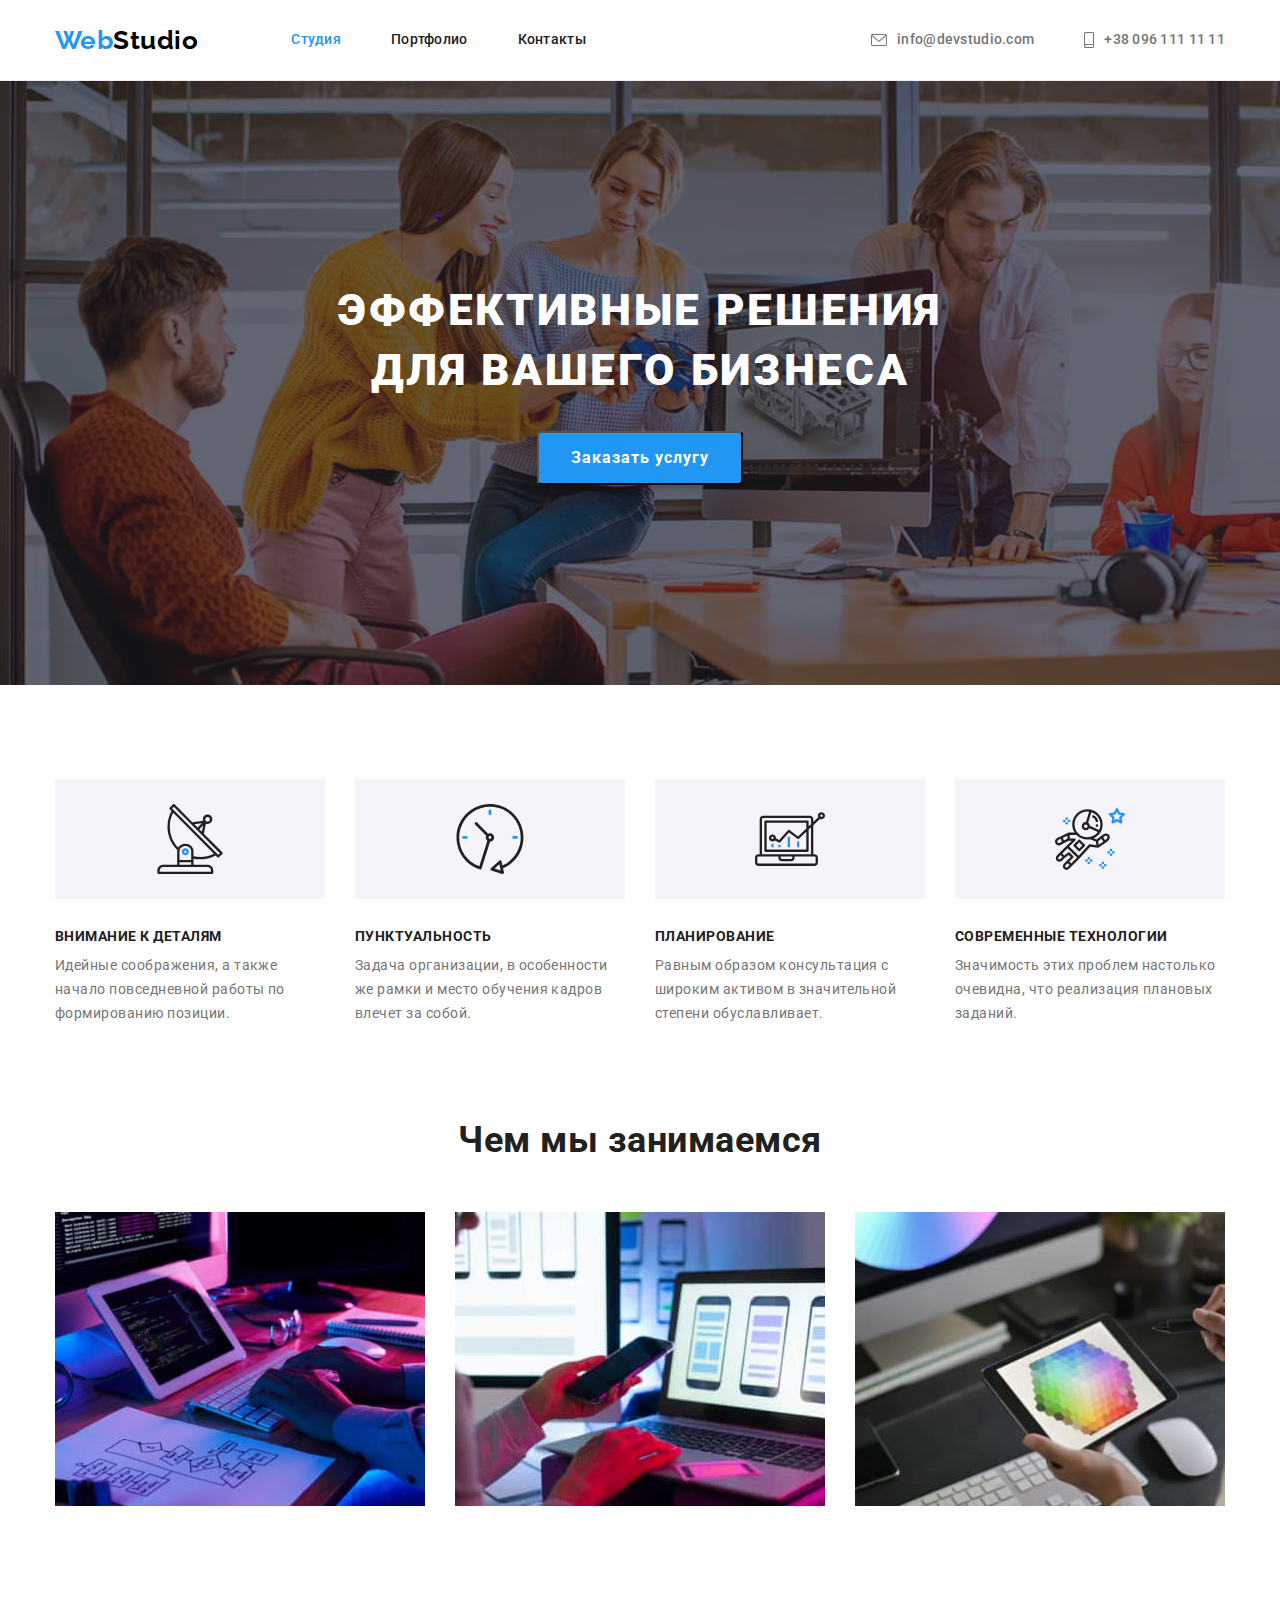
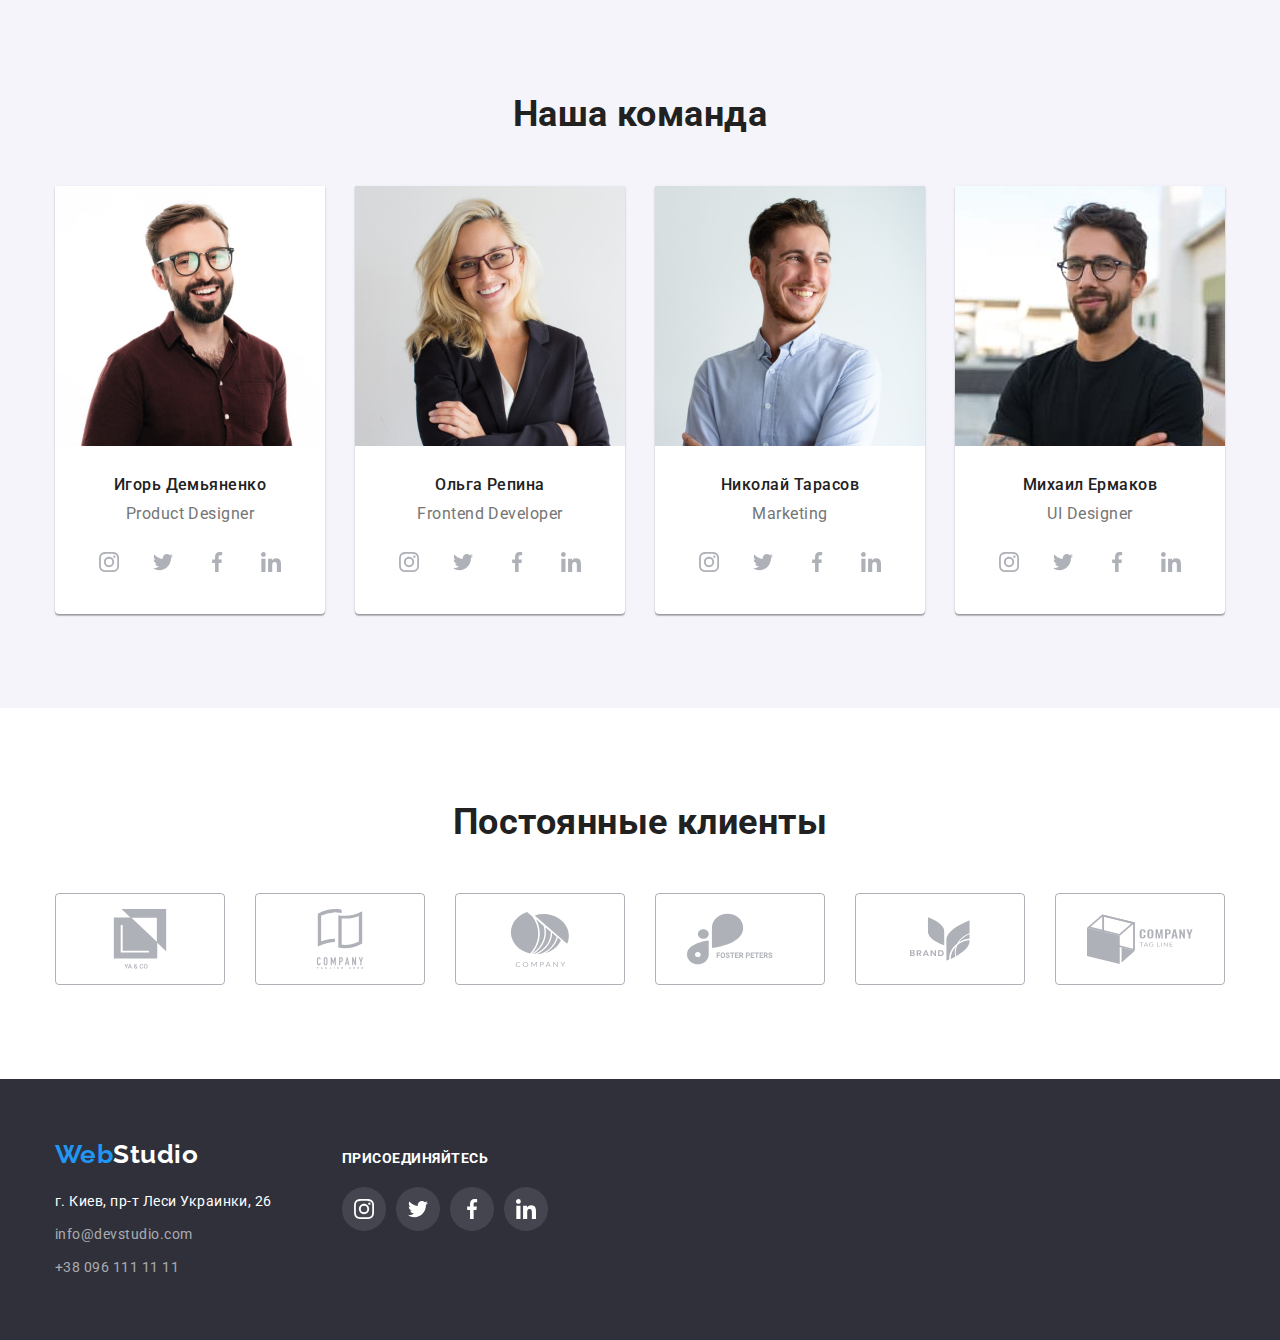
==== index.html @ 59986ac0 "Add files via upload" ====
<!DOCTYPE html>
<html lang="ru">
<head>
    <meta charset="UTF-8">
    <meta http-equiv="X-UA-Compatible" content="IE=edge">
    <meta name="viewport" content="width=device-width, initial-scale=1.0">
    <title>Студия</title>
    <link href="https://fonts.googleapis.com/css2?family=Raleway:wght@700&family=Roboto:wght@400;500;700;900&display=swap"
        rel="stylesheet">
        <link rel="stylesheet" href="https://cdnjs.cloudflare.com/ajax/libs/modern-normalize/1.1.0/modern-normalize.min.css">
         <link rel="stylesheet" href="./css/styles.css">



</head>

<body>
    <!--шапка-->
    <header class="header" >
      <div class="container flexbox">   
        <a href="./index.html" lang="en" class="logo"><span class="logo-first-part">Web</span>Studio</a>
    
        <nav class="navigation">
            <ul class="site-nav ">
                <li class="item" ><a class="site-nav-link current" href="./index.html">Студия</a></li>
                <li class="item" ><a class="site-nav-link" href="./portfolio/portfolio.html">Портфолио</a></li>
                <li class="item" ><a class="site-nav-link" href="">Контакты</a></li>
            </ul>
        </nav>
    
       
            <ul class="auth-nav">
                <li class="item auth-nav-item"><a class="auth-nav-link" href="mailto:info@devstudio.com"><svg class="envelope" width="16" height="12">
                    <use href="./images/icons.svg#icon-envelope"></use>
                </svg> info@devstudio.com</a></li>
                <li class="item auth-nav-item"><a class="auth-nav-link" href="tel:+380961111111"><svg class="smartphone" width="10" height="16">
                    <use href="./images/icons.svg#icon-smartphone"></use>
                </svg> +38 096 111 11 11</a></li>
            </ul>
    </div>
    
    
    </header>
   
    <main>
    <!--1секція-->
<section class="hero">
<div class="container">
<h1 class="hero-title">Эффективные решения для вашего бизнеса</h1>
<button type="button" class="button">Заказать услугу</button>
</div>
</section>

<!--особливості-->
<section class="feature-section section">
    <div class="container">
    <h2 class="section-title visuallyhidden">Особенности</h2>
    <ul class="feature-list">
        <li class="feature-item">
            <div class="feature-thumb">
                <svg width="70" height="70">
                    <use href="./images/icons.svg#icon-antenna"></use>
                </svg>
            </div>
            <h3 class="feature-title">Внимание к деталям</h3>
            <p class="feature-text">Идейные соображения, а также начало повседневной работы по формированию позиции.</p>
        </li>
        <li class="feature-item">
            <div class="feature-thumb">
                <svg width="70" height="70">
                    <use href="./images/icons.svg#icon-clock"></use>
                </svg>
            </div>
            <h3 class="feature-title">Пунктуальность</h3>
            <p class="feature-text">Задача организации, в особенности же рамки и место обучения кадров влечет за собой.</p>
        </li>
        <li class="feature-item">
            <div class="feature-thumb">
                <svg width="70" height="70">
                    <use href="./images/icons.svg#icon-diagram"></use>
                </svg>
            </div>
            <h3 class="feature-title">Планирование</h3>
            <p class="feature-text">Равным образом консультация с широким активом в значительной степени обуславливает.</p>
        </li>
        <li class="feature-item">
            <div class="feature-thumb">
                <svg width="70" height="70">
                    <use href="./images/icons.svg#icon-astronaut"></use>
                </svg>
            </div>
            <h3 class="feature-title">Современные технологии</h3>
            <p class="feature-text">Значимость этих проблем настолько очевидна, что реализация плановых заданий.</p>
        </li>
    </ul>
    </div>
</section>

<!--чим займаємось-->
<section class="section-work section">
    <div class="container">
    <h2 class="section-title">Чем мы занимаемся</h2>
    <ul class="work-list">
        <li class="work-item" ><img width="370"  src="./images/img1.jpg" alt="На столе записка алгоритма,клавиатура и планшет"></li>
        <li class="work-item" ><img width="370" src="./images/img2.jpg" alt="Человек использует сматфон и ноутбук"></li>
        <li class="work-item" ><img width="370" src="./images/img3.jpg" alt="Человек использует планшет на котором размещенна палитра цветов"></li>
    </ul>
    </div>
</section>
<!--наша команда-->
<section class="our-team section">
<div class="container">
    <h2 class="section-title">Наша команда</h2>
    <ul class="team-list">
        <li class="team-item">
            <img width="270" src="./images/team1.jpg" alt="Игорь Демьяненко">
           <div class="team-card">
                <h3 class="teammates-name">Игорь Демьяненко</h3>
                <p lang="en" class="teammates-position">Product Designer</p>
                <ul class="teammates-list">
                    <li class="teammates-item"><a class="teammates-link" href=""><svg class="social-icons" width="20" height="20">
                        <use href="./images/icons.svg#icon-instagram"></use>
                    </svg></a></li>
                    <li class="teammates-item"><a class="teammates-link" href=""><svg class="social-icons" width="20" height="20">
                    <use href="./images/icons.svg#icon-twitter"></use>
                     </svg></a></li>
                    <li class="teammates-item"><a class="teammates-link" href=""><svg class="social-icons" width="20" height="20">
                     <use href="./images/icons.svg#icon-facebook"></use>
                    </svg></a></li>
                    <li class="teammates-item"><a class="teammates-link" href=""><svg class="social-icons" width="20" height="20">
                                <use href="./images/icons.svg#icon-linkedin"></use>
                            </svg></a></li>
                </ul>
           </div> 
        </li>
        <li class="team-item">
           
            <img width="270" src="./images/team2.jpg" alt="Ольга Репина">
            <div class="team-card">
            <h3 class="teammates-name">Ольга Репина</h3>
            <p lang="en" class="teammates-position">Frontend Developer</p>
            <ul class="teammates-list">
                <li class="teammates-item"><a class="teammates-link" href=""><svg class="social-icons" width="20" height="20">
                            <use href="./images/icons.svg#icon-instagram"></use>
                        </svg></a></li>
                <li class="teammates-item"><a class="teammates-link" href=""><svg class="social-icons" width="20" height="20">
                            <use href="./images/icons.svg#icon-twitter"></use>
                        </svg></a></li>
                <li class="teammates-item"><a class="teammates-link" href=""><svg class="social-icons" width="20" height="20">
                            <use href="./images/icons.svg#icon-facebook"></use>
                        </svg></a></li>
                <li class="teammates-item"><a class="teammates-link" href=""><svg class="social-icons" width="20" height="20">
                            <use href="./images/icons.svg#icon-linkedin"></use>
                        </svg></a></li>
            </ul>
            </div>
        </li>
        <li class="team-item">
           
            <img width="270" src="./images/team3.jpg" alt="Николай Тарасов">
            <div class="team-card">
            <h3 class="teammates-name">Николай Тарасов</h3>
            <p lang="en" class="teammates-position"> Marketing</p>
            <ul class="teammates-list">
                <li class="teammates-item"><a class="teammates-link" href=""><svg class="social-icons" width="20" height="20">
                            <use href="./images/icons.svg#icon-instagram"></use>
                        </svg></a></li>
                <li class="teammates-item"><a class="teammates-link" href=""><svg class="social-icons" width="20" height="20">
                            <use href="./images/icons.svg#icon-twitter"></use>
                        </svg></a></li>
                <li class="teammates-item"><a class="teammates-link" href=""><svg class="social-icons" width="20" height="20">
                            <use href="./images/icons.svg#icon-facebook"></use>
                        </svg></a></li>
                <li class="teammates-item"><a class="teammates-link" href=""><svg class="social-icons" width="20" height="20">
                            <use href="./images/icons.svg#icon-linkedin"></use>
                        </svg></a></li>
            </ul>
            </div>
        </li>
        <li class="team-item">
            <img width="270" src="./images/team4.jpg" alt="Михаил Ермаков">
            <div class="team-card">
            <h3 class="teammates-name">Михаил Ермаков</h3>
            <p lang="en" class="teammates-position">UI Designer</p>
            <ul class="teammates-list">
                <li class="teammates-item"><a class="teammates-link" href=""><svg class="social-icons" width="20" height="20">
                            <use href="./images/icons.svg#icon-instagram"></use>
                        </svg></a></li>
                <li class="teammates-item"><a class="teammates-link" href=""><svg class="social-icons" width="20" height="20">
                            <use href="./images/icons.svg#icon-twitter"></use>
                        </svg></a></li>
                <li class="teammates-item"><a class="teammates-link" href=""><svg class="social-icons" width="20" height="20">
                            <use href="./images/icons.svg#icon-facebook"></use>
                        </svg></a></li>
                <li class="teammates-item"><a class="teammates-link" href=""><svg class="social-icons" width="20" height="20">
                            <use href="./images/icons.svg#icon-linkedin"></use>
                        </svg></a></li>
            </ul>
            </div> 
        </li>
    </ul>
</div>
</section>
<!-- our clients -->
<section class="section">
    <div class="container"> 
        <h2 class="section-title">Постоянные клиенты</h2>
    <ul class="clients-list">
        <li class="clients-item"> <a href="" class="clients-link"> 
        <svg class="clients-icon" width="106" height="60">
            <use href="./images/icons.svg#icon-client1"></use>
        </svg> </a></li>
        <li class="clients-item"> <a href="" class="clients-link">
             <svg class="clients-icon" width="106" height="60">
            <use href="./images/icons.svg#icon-client2"></use>
        </svg>
        </a></li>
        <li class="clients-item"> <a href="" class="clients-link">
             <svg class="clients-icon" width="106" height="60">
            <use href="./images/icons.svg#icon-client3"></use>
        </svg>
        </a></li>
        <li class="clients-item"> <a href="" class="clients-link">
             <svg class="clients-icon" width="106" height="60">
            <use href="./images/icons.svg#icon-client4"></use>
        </svg>
        </a></li>
        <li class="clients-item"> <a href="" class="clients-link">
             <svg class="clients-icon" width="106" height="60">
            <use href="./images/icons.svg#icon-client5"></use>
        </svg>
        </a></li>
        <li class="clients-item"> <a href="" class="clients-link">
             <svg class="clients-icon" width="106" height="60">
            <use href="./images/icons.svg#icon-client6"></use>
        </svg>
        </a></li>
    </ul>
</div>

</section>
</main>
<!--футер-->
<footer class="footer">
<div class="container footer-container">
    <div>
        <a href="./index.html" lang="en" class="logo "><span class="logo-first-part">Web</span><span
                class="logo-second-part">Studio</span></a>
        <address class="footer-address">
            <ul class="feature">
                <li class="address-item"><a class="address-link" href="https://goo.gl/maps/8gZ2Wu5cqemFH6tR6" target="_blank"
                        rel="noopener noreferrer">г. Киев, пр-т Леси Украинки, 26</a></li>
                <li class="address-item"><a class="address-nav" href="mailto:info@devstudio.com">info@devstudio.com</a></li>
                <li class="address-item"><a class="address-nav" href="tel:+380961111111">+38 096 111 11 11</a></li>
            </ul>
        </address>
    </div>
    <div class="join-us">
        <p class="join-us-title">Присоединяйтесь</p>
        <ul class="join-us-list">
            <li class="join-us-item"><a class="join-us-link" href="">
                <svg class="footer-icon" width="20" height="20px">
                    <use href="./images/icons.svg#icon-instagram"></use>
                </svg>
            </a></li>
            <li class="join-us-item"><a class="join-us-link" href="">
                <svg class="footer-icon" width="20" height="20px">
                    <use href="./images/icons.svg#icon-twitter"></use>
                </svg>
            </a></li>
            <li class="join-us-item"><a class="join-us-link" href="">
                <svg class="footer-icon" width="20" height="20px">
                    <use href="./images/icons.svg#icon-facebook"></use>
                </svg>
            </a></li>
            <li class="join-us-item"><a class="join-us-link" href="">
                <svg class="footer-icon" width="20" height="20px">
                    <use href="./images/icons.svg#icon-linkedin"></use>
                </svg>
            </a></li>
        </ul>
    </div>

</div>
</footer>

</body>
</html>
---- css/styles.css ----
*,
*::before,
*::after {
  box-sizing: border-box;
}

:root {
  --primary-background-color: #fff;
  --secondary-background-color: #f5f4fa;
  --footer-background-color: #2f303a;
  --primary-text-color: #757575;
  --secondary-text-color: #212121;
  --hover-color: #2196f3;
}

body {
  background-color: var(--primary-background-color);
  font-family: Roboto, sans-serif;
  letter-spacing: 0.03em;
  color: var(--primary-text-color);
}

ul {
  list-style: none;
  padding: 0;
  margin: 0;
}

h1,
h2,
h3,
p {
  margin: 0;
  padding: 0%;
}

a {
  text-decoration: none;
}

img {
  display: block;
  max-width: 100%;
  height: auto;
}

.visuallyhidden {
  border: 0;
  clip: rect(0 0 0 0);
  height: 1px;
  margin: -1px;
  overflow: hidden;
  padding: 0;
  position: absolute;
  width: 1px;
}

.flexbox {
  display: flex;
  align-items: center;
}

/* хедер */

.header {
  border-bottom: 1px solid #ececec;
}

/* logo */
.logo {
  font-family: Raleway, sans-serif;
  color: #000000;
  font-weight: 700;
  font-size: 26px;
  line-height: 1.19;
  /* display: inline-block; */
}

.logo-item {
  margin-right: 93px;
}

.logo-first-part {
  color: #2196f3;
}
/*site nav */

.navigation {
  margin-left: 93px;
}

.site-nav {
  display: flex;
}

.site-nav > .item:not(:last-child) {
  margin-right: 50px;
}

.site-nav-link {
  color: var(--secondary-text-color);
  font-weight: 500;
  font-size: 14px;
  line-height: 1.14;
  letter-spacing: 0.02em;
  padding-top: 32px;
  padding-bottom: 32px;
  display: block;
}
.site-nav-link:hover,
.site-nav-link:focus {
  color: var(--hover-color);
}

/* AUTH NAV */

.auth-nav {
  display: flex;
  margin-left: auto;
}

.auth-nav-link:hover,
.auth-nav-link:focus {
  color: var(--hover-color);
}

.auth-nav-link {
  align-items: center;
  color: #757575;
  font-size: 14px;
  line-height: 1.14;
  font-weight: 500;
  letter-spacing: 0.02em;
  display: flex;
}

.auth-nav > .item:not(:first-child) {
  margin-left: 50px;
}
.current {
  color: var(--hover-color);
}

.auth-nav-item {
  color: #757575;
}

.envelope,
.smartphone {
  margin-right: 10px;
  fill: currentColor;
}
.container {
  width: 1200px;
  padding: 0 15px;
  margin: 0 auto;
}

/* main */

/* HERO */

.hero {
  background-color: #2f303a;
  text-align: center;
  padding-top: 200px;
  padding-bottom: 200px;
  background-image: linear-gradient(
      rgba(47, 48, 58, 0.4),
      rgba(47, 48, 58, 0.4)
    ),
    url(../images/hero_bg.jpg);
  background-repeat: no-repeat;
  background-size: cover;
  max-width: 1600px;
  margin-right: auto;
  margin-left: auto;
}

.hero-title {
  font-weight: 900;
  font-size: 44px;
  line-height: 1.36;
  letter-spacing: 0.06em;
  color: #ffffff;
  margin-bottom: 30px;
  text-align: center;
  width: 696px;
  text-transform: uppercase;
  margin-right: auto;
  margin-left: auto;
}

.button {
  display: inline-block;
  font-family: inherit;
  font-weight: 700;
  font-size: 16px;
  line-height: 1.87;
  letter-spacing: 0.06em;

  color: #ffffff;
  background-color: #2196f3;
  box-shadow: 0px 4px 4px rgba(0, 0, 0, 0.15);
  min-width: 200px;
  padding: 10px 32px;
  border-radius: 4px;
}

/* feature */

.feature-list {
  display: flex;
  align-items: center;
}

.section {
  padding-top: 94px;
  padding-bottom: 94px;
}

.feature-item:not(:first-child) {
  margin-left: 30px;
}

.feature-title {
  color: var(--secondary-text-color);
  font-weight: 700;
  font-size: 14px;
  line-height: 1.14;
  margin-bottom: 10px;
  text-transform: uppercase;
}

.feature-text {
  font-size: 14px;
  line-height: 1.71;
}

.feature-thumb {
  background-color: #f5f4fa;
  width: 270px;
  height: 120px;
  margin-bottom: 30px;
  display: flex;
  align-items: center;
  justify-content: center;
}

/* WORK */

.work-list {
  display: flex;
  align-items: center;
}

.work-item:not(:first-child) {
  margin-left: 30px;
}

.section-title {
  font-weight: 700;
  font-size: 36px;
  line-height: 1.16;
  text-align: center;
  color: var(--secondary-text-color);
  margin-bottom: 50px;
}

.section-work.section {
  padding-top: 0;
}

/* OUR TEAM */

.team-list {
  display: flex;
  align-items: center;
}

.team-item {
  background-color: var(--primary-background-color);
  text-align: center;
  box-shadow: 0px 1px 3px rgba(0, 0, 0, 0.12), 0px 1px 1px rgba(0, 0, 0, 0.14),
    0px 2px 1px rgba(0, 0, 0, 0.2);
  border-radius: 0px 0px 4px 4px;
}

.team-item:not(:first-child) {
  margin-left: 30px;
}

.teammates-name {
  font-weight: 500;
  font-size: 16px;
  line-height: 1.18;
  color: var(--secondary-text-color);

  margin-bottom: 10px;
}

.our-team {
  background-color: var(--secondary-background-color);
}

.teammates-position {
  font-size: 16px;
  line-height: 1.18;
  margin-bottom: 16px;
}

.team-card {
  padding-top: 30px;
  padding-bottom: 30px;
}

.teammates-list {
  display: flex;
  justify-content: center;
}

.teammates-item {
  width: 44px;
  height: 44px;
}

.teammates-item + .teammates-item {
  margin-left: 10px;
}

.teammates-link {
  height: 100%;
  width: 100%;
  display: flex;
  align-items: center;
  justify-content: center;
  color: #afb1b8;
}

.teammates-link:focus,
.teammates-link:hover {
  color: #ffffff;
  background-color: #2196f3;
  border-radius: 50%;
  filter: drop-shadow(0px 4px 4px rgba(0, 0, 0, 0.25))
    drop-shadow(0px 4px 4px rgba(0, 0, 0, 0.25));
}

.social-icons {
  fill: currentColor;
}

/* CLIENTS */
.clients-list {
  display: flex;
}

.clients-item {
  width: 170px;
  height: 92px;
}

.clients-item + .clients-item {
  margin-left: 30px;
}

.clients-link:hover,
.clients-link:focus {
  color: var(--hover-color);
  border-color: var(--hover-color);
}

.clients-link {
  width: 100%;
  height: 100%;
  align-items: center;
  justify-content: center;
  display: flex;
  color: #afb1b8;
  border: 1px solid #afb1b8;
  border-radius: 4px;
}

.clients-icon {
  fill: currentColor;
}

/* footer */

.footer-container {
  display: flex;
  align-items: baseline;
}

.footer {
  background-color: #2f303a;
  padding-top: 60px;
  padding-bottom: 60px;
}

.logo-second-part {
  color: white;
}

.footer-address {
  margin-top: 20px;
}

.address-link {
  font-style: normal;
  font-size: 14px;
  line-height: 1.71;
  color: #ffffff;
}
.address-link:focus,
.address-link:hover {
  color: var(--hover-color);
}

.address-nav {
  font-style: normal;
  font-size: 14px;
  line-height: 1.71;
  color: rgba(255, 255, 255, 0.6);
}

.address-nav:focus,
.address-nav:hover {
  color: var(--hover-color);
}

.address-item:not(:last-child) {
  margin-bottom: 9px;
}

/* JOIN US */

.join-us {
  margin-left: 70px;
}

.join-us-list {
  display: flex;
}

.join-us-item {
  width: 44px;
  height: 44px;
  display: flex;
}

.join-us-item + .join-us-item {
  margin-left: 10px;
}

.join-us-link {
  width: 100%;
  height: 100%;
  border-radius: 50%;
  background: rgba(255, 255, 255, 0.1);
  display: flex;
  align-items: center;
  justify-content: center;
}

.join-us-link:hover,
.join-us-link:focus {
  background-color: var(--hover-color);
}

.join-us-title {
  color: #ffffff;
  font-weight: bold;
  font-size: 14px;
  line-height: 1.14;
  text-transform: uppercase;
  margin-bottom: 20px;
}

.footer-icon {
  fill: #ffffff;
}

/* portfolio */

.portfolio-list {
  display: flex;
  align-items: center;
  justify-content: center;
  margin-bottom: 50px;
}

.portfolio-button {
  display: inline-block;
  font-family: inherit;
  cursor: pointer;
  font-weight: 500;
  font-size: 16px;
  line-height: 1.62;
  color: var(--secondary-text-color);
  background: #f5f4fa;
  padding: 6px 22px;
  border-radius: 4px;
  border: transparent;
}

.portfolio-button:focus,
.portfolio-button:hover {
  background: #2196f3;
  color: #ffffff;
  box-shadow: 0px 3px 1px rgba(0, 0, 0, 0.1), 0px 1px 2px rgba(0, 0, 0, 0.08),
    0px 2px 2px rgba(0, 0, 0, 0.12);
}

.button-item:not(:first-child) {
  margin-left: 8px;
}

.project-name {
  color: var(--secondary-text-color);
  font-weight: 700;
  font-size: 18px;
  line-height: 2;
  letter-spacing: 0.06em;
  margin-bottom: 4px;
}

.project-description {
  font-size: 16px;
  line-height: 1.87;
  color: var(--primary-text-color);
}

.gallery {
  display: flex;
  flex-wrap: wrap;
  /* margin-right: -30px;
  margin-bottom: -30px; */
}

.gallery-item {
  margin-right: 30px;
  margin-bottom: 30px;
  max-width: 370px;
}

.gallery-item:nth-child(3n + 3) {
  margin-right: 0;
}

.gallery-item:nth-last-child(-n + 3) {
  margin-bottom: 0;
}

.description-item {
  padding: 20px 24px;
  border: 1px solid #eeeeee;
  border-top: transparent;
}

.portfolio-link {
  display: block;
}

.portfolio-link:hover,
.portfolio-link:focus {
  box-shadow: 0px 1px 1px rgba(0, 0, 0, 0.12), 0px 4px 4px rgba(0, 0, 0, 0.06),
    1px 4px 6px rgba(0, 0, 0, 0.16);
}
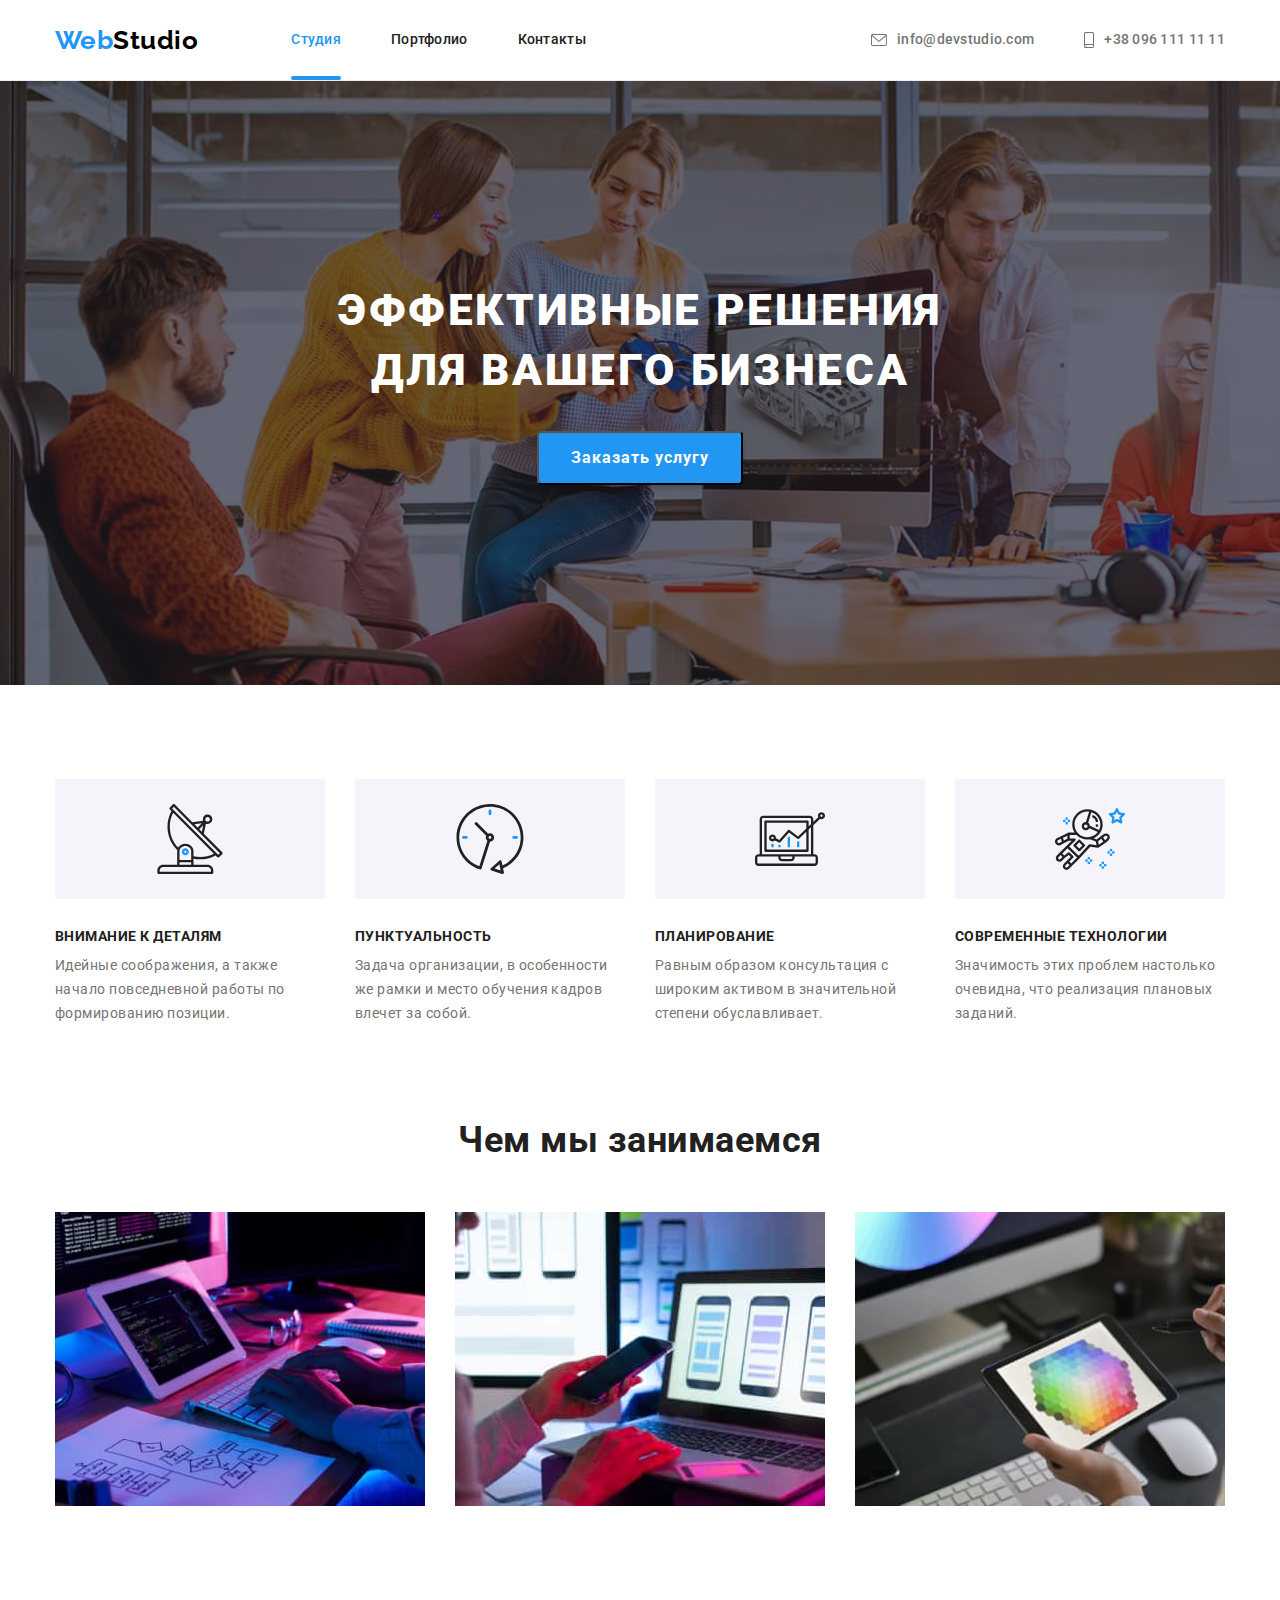
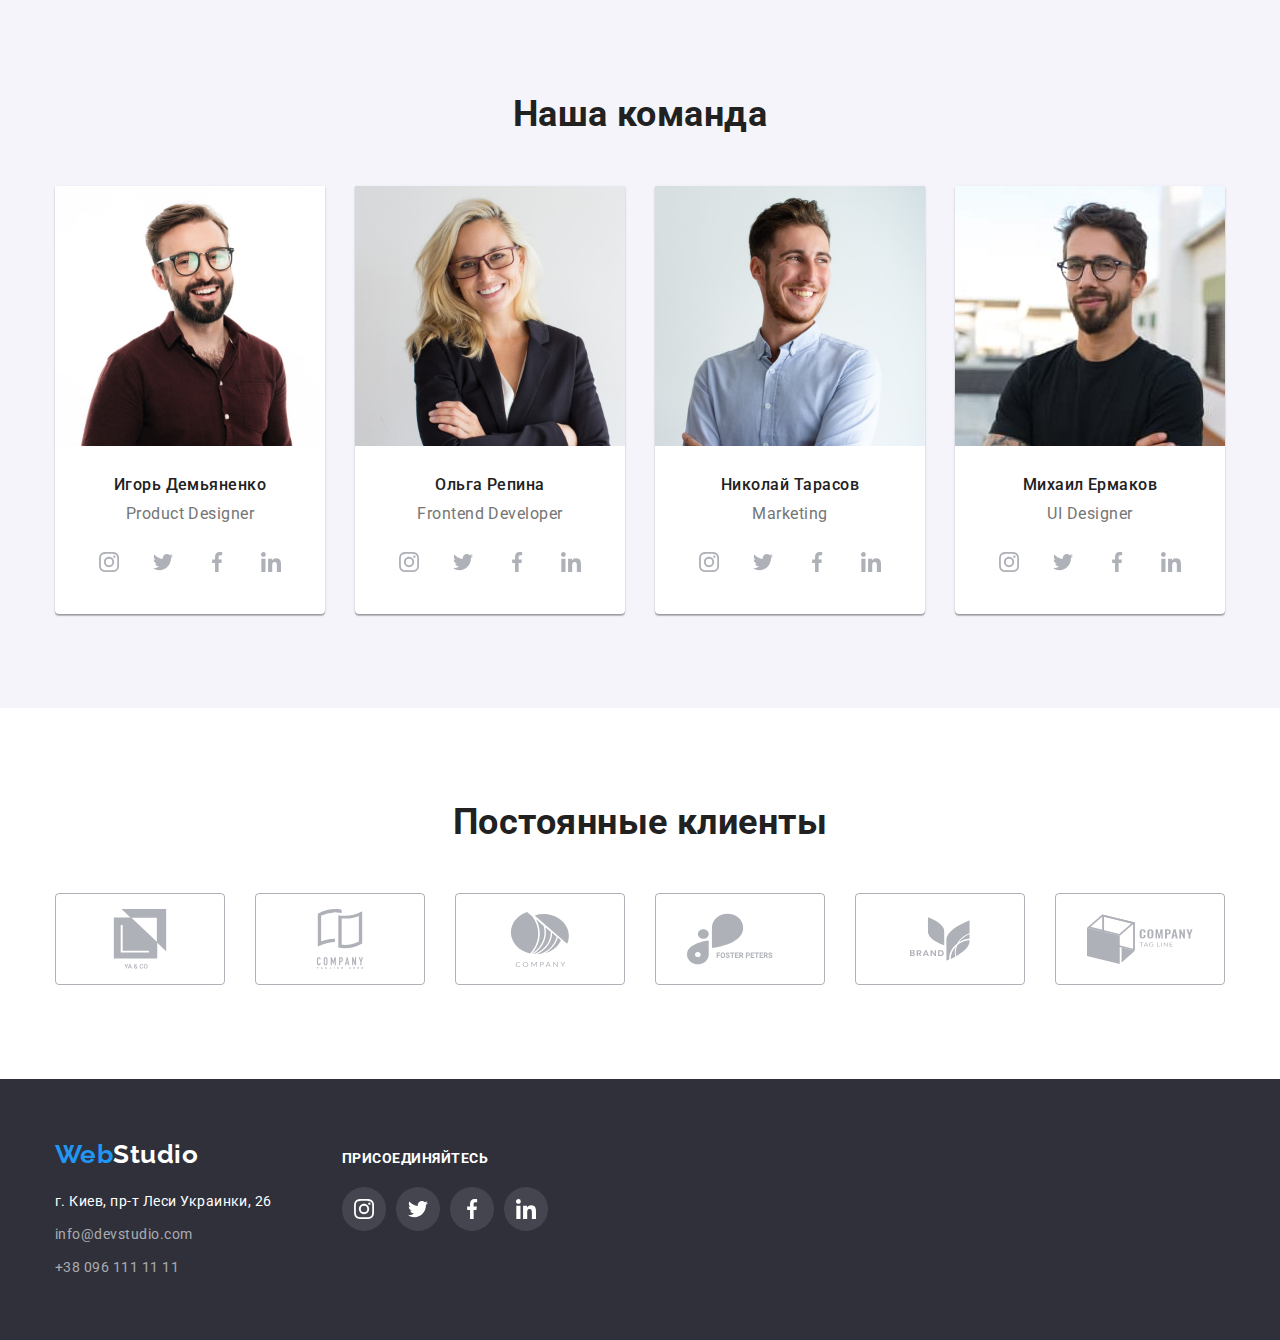
==== commit 8b04158a: "final" ====
--- a/index.html
+++ b/index.html
@@ -22,7 +22,7 @@
     
         <nav class="navigation">
             <ul class="site-nav ">
-                <li class="item" ><a class="site-nav-link current" href="./index.html">Студия</a></li>
+                <li class="item" ><a class="site-nav-link header-current" href="./index.html">Студия</a></li>
                 <li class="item" ><a class="site-nav-link" href="./portfolio/portfolio.html">Портфолио</a></li>
                 <li class="item" ><a class="site-nav-link" href="">Контакты</a></li>
             </ul>
@@ -47,7 +47,7 @@
 <section class="hero">
 <div class="container">
 <h1 class="hero-title">Эффективные решения для вашего бизнеса</h1>
-<button type="button" class="button">Заказать услугу</button>
+<button type="button" class="button" data-modal-open >Заказать услугу</button>
 </div>
 </section>
 
@@ -101,12 +101,19 @@
     <div class="container">
     <h2 class="section-title">Чем мы занимаемся</h2>
     <ul class="work-list">
-        <li class="work-item" ><img width="370"  src="./images/img1.jpg" alt="На столе записка алгоритма,клавиатура и планшет"></li>
-        <li class="work-item" ><img width="370" src="./images/img2.jpg" alt="Человек использует сматфон и ноутбук"></li>
-        <li class="work-item" ><img width="370" src="./images/img3.jpg" alt="Человек использует планшет на котором размещенна палитра цветов"></li>
+        <li class="work-item" ><img width="370"  src="./images/img1.jpg" alt="На столе записка алгоритма,клавиатура и планшет">
+        <p class="work-label">Десктопные приложения</p>
+        </li>
+        <li class="work-item" ><img width="370" src="./images/img2.jpg" alt="Человек использует сматфон и ноутбук">
+        <p class="work-label">Мобильные приложения</p>
+        </li>
+        <li class="work-item" ><img width="370" src="./images/img3.jpg" alt="Человек использует планшет на котором размещенна палитра цветов">
+        <p class="work-label">Дизайнерские решения</p>
+        </li>
     </ul>
     </div>
 </section>
+
 <!--наша команда-->
 <section class="our-team section">
 <div class="container">
@@ -284,5 +291,15 @@
 </div>
 </footer>
 
+<div class="backdrop is-hidden"  data-modal>
+    <div class="modal">
+       <button type="button" class="close-button" data-modal-close>
+            <svg class="modal-close" width="18" height="18">
+                <use href="./images/icons.svg#icon-close"></use>
+            </svg>
+       </button>
+    </div>
+</div>
+<script src="./js/modal.js"></script>
 </body>
 </html>--- a/css/styles.css
+++ b/css/styles.css
@@ -106,22 +106,36 @@
   padding-top: 32px;
   padding-bottom: 32px;
   display: block;
+
+  transition: color 250ms cubic-bezier(0.4, 0, 0.2, 1);
 }
 .site-nav-link:hover,
 .site-nav-link:focus {
   color: var(--hover-color);
 }
 
+.header-current {
+  color: var(--hover-color);
+  position: relative;
+}
+
+.header-current::after {
+  position: absolute;
+  left: 0;
+  bottom: 0;
+  content: "";
+  height: 4px;
+  width: 100%;
+  display: block;
+  background-color: var(--hover-color);
+  border-radius: 2px;
+}
+
 /* AUTH NAV */
 
 .auth-nav {
   display: flex;
   margin-left: auto;
-}
-
-.auth-nav-link:hover,
-.auth-nav-link:focus {
-  color: var(--hover-color);
 }
 
 .auth-nav-link {
@@ -132,13 +146,16 @@
   font-weight: 500;
   letter-spacing: 0.02em;
   display: flex;
+  transition: color 250ms cubic-bezier(0.4, 0, 0.2, 1);
+}
+
+.auth-nav-link:hover,
+.auth-nav-link:focus {
+  color: var(--hover-color);
 }
 
 .auth-nav > .item:not(:first-child) {
   margin-left: 50px;
-}
-.current {
-  color: var(--hover-color);
 }
 
 .auth-nav-item {
@@ -252,6 +269,7 @@
 .work-list {
   display: flex;
   align-items: center;
+  position: relative;
 }
 
 .work-item:not(:first-child) {
@@ -271,6 +289,28 @@
   padding-top: 0;
 }
 
+.work-item:hover > .work-label {
+  opacity: 1;
+}
+
+.work-label {
+  width: 370px;
+  height: 70px;
+  font-weight: 700;
+  font-size: 14px;
+  line-height: 1.14;
+  background: rgba(47, 48, 58, 0.8);
+  color: #ffffff;
+  text-transform: uppercase;
+  text-align: center;
+  padding-top: 27px;
+  padding-bottom: 27px;
+  position: absolute;
+  bottom: 0;
+  opacity: 0;
+  transition: opacity 250ms cubic-bezier(0.4, 0, 0.2, 1);
+}
+
 /* OUR TEAM */
 
 .team-list {
@@ -335,6 +375,10 @@
   align-items: center;
   justify-content: center;
   color: #afb1b8;
+  transition: color 250ms cubic-bezier(0.4, 0, 0.2, 1),
+    background-color 250ms cubic-bezier(0.4, 0, 0.2, 1),
+    filter 250ms cubic-bezier(0.4, 0, 0.2, 1);
+  border-radius: 50%;
 }
 
 .teammates-link:focus,
@@ -379,6 +423,8 @@
   color: #afb1b8;
   border: 1px solid #afb1b8;
   border-radius: 4px;
+  transition: color 250ms cubic-bezier(0.4, 0, 0.2, 1),
+    border-color 250ms cubic-bezier(0.4, 0, 0.2, 1);
 }
 
 .clients-icon {
@@ -411,6 +457,7 @@
   font-size: 14px;
   line-height: 1.71;
   color: #ffffff;
+  transition: color 250ms cubic-bezier(0.4, 0, 0.2, 1);
 }
 .address-link:focus,
 .address-link:hover {
@@ -422,6 +469,7 @@
   font-size: 14px;
   line-height: 1.71;
   color: rgba(255, 255, 255, 0.6);
+  transition: color 250ms cubic-bezier(0.4, 0, 0.2, 1);
 }
 
 .address-nav:focus,
@@ -461,6 +509,7 @@
   display: flex;
   align-items: center;
   justify-content: center;
+  transition: background-color 250ms cubic-bezier(0.4, 0, 0.2, 1);
 }
 
 .join-us-link:hover,
@@ -502,6 +551,9 @@
   padding: 6px 22px;
   border-radius: 4px;
   border: transparent;
+  transition: color 250ms cubic-bezier(0.4, 0, 0.2, 1),
+    background 250ms cubic-bezier(0.4, 0, 0.2, 1),
+    box-shadow 250ms cubic-bezier(0.4, 0, 0.2, 1);
 }
 
 .portfolio-button:focus,
@@ -560,6 +612,7 @@
 
 .portfolio-link {
   display: block;
+  transition: box-shadow 250ms cubic-bezier(0.4, 0, 0.2, 1);
 }
 
 .portfolio-link:hover,
@@ -567,3 +620,94 @@
   box-shadow: 0px 1px 1px rgba(0, 0, 0, 0.12), 0px 4px 4px rgba(0, 0, 0, 0.06),
     1px 4px 6px rgba(0, 0, 0, 0.16);
 }
+
+/* overlay */
+
+.overlay-wrap {
+  position: relative;
+  overflow: hidden;
+}
+
+.overlay-description {
+  height: 100%;
+  width: 100%;
+  position: absolute;
+  font-size: 18px;
+  line-height: 1.55;
+  color: #fff;
+  background-color: rgba(33, 150, 243, 0.9);
+  padding: 63px 24px;
+  transition: transform 250ms cubic-bezier(0.4, 0, 0.2, 1);
+}
+
+.portfolio-link:hover .overlay-description {
+  transform: translateY(-100%);
+}
+
+/* MODAL */
+
+.backdrop {
+  position: fixed;
+  top: 0;
+  left: 0;
+  width: 100vw;
+  height: 100vh;
+  background: rgba(0, 0, 0, 0.2);
+  transition: visibility 250ms cubic-bezier(0.4, 0, 0.2, 1),
+  opacity 250ms cubic-bezier(0.4, 0, 0.2, 1);
+}
+
+.modal {
+  position: absolute;
+  top: 50%;
+  left: 50%;
+  transform: scale(1) rotate(0) translate(-50%, -50%);
+  width: 528px;
+  height: 581px;
+  background: #ffffff;
+  box-shadow: 0px 1px 3px rgba(0, 0, 0, 0.12), 0px 1px 1px rgba(0, 0, 0, 0.14),
+    0px 2px 1px rgba(0, 0, 0, 0.2);
+  border-radius: 4px;
+  animation-name: backgroundmodal;
+  animation-duration: 3000ms;
+  transition: transform 250ms cubic-bezier(0.4, 0, 0.2, 1);
+}
+
+.backdrop.is-hidden .modal {
+  animation: none;
+  transform: rotate(90deg) scale(2);
+}
+
+.close-button {
+  position: absolute;
+  top: 8px;
+  right: 8px;
+  width: 30px;
+  height: 30px;
+  background-color: transparent;
+  border: 1px solid rgba(0, 0, 0, 0.1);
+  border-radius: 50%;
+  display: flex;
+  align-items: center;
+  justify-content: center;
+}
+
+.is-hidden {
+  visibility: hidden;
+  opacity: 0;
+  pointer-events: none;
+}
+
+@keyframes backgroundmodal {
+  0% {
+    background-color: #fff;
+  }
+
+  50% {
+    background-color: #2196f3;
+  }
+
+  100% {
+    background-color: greenyellow;
+  }
+}
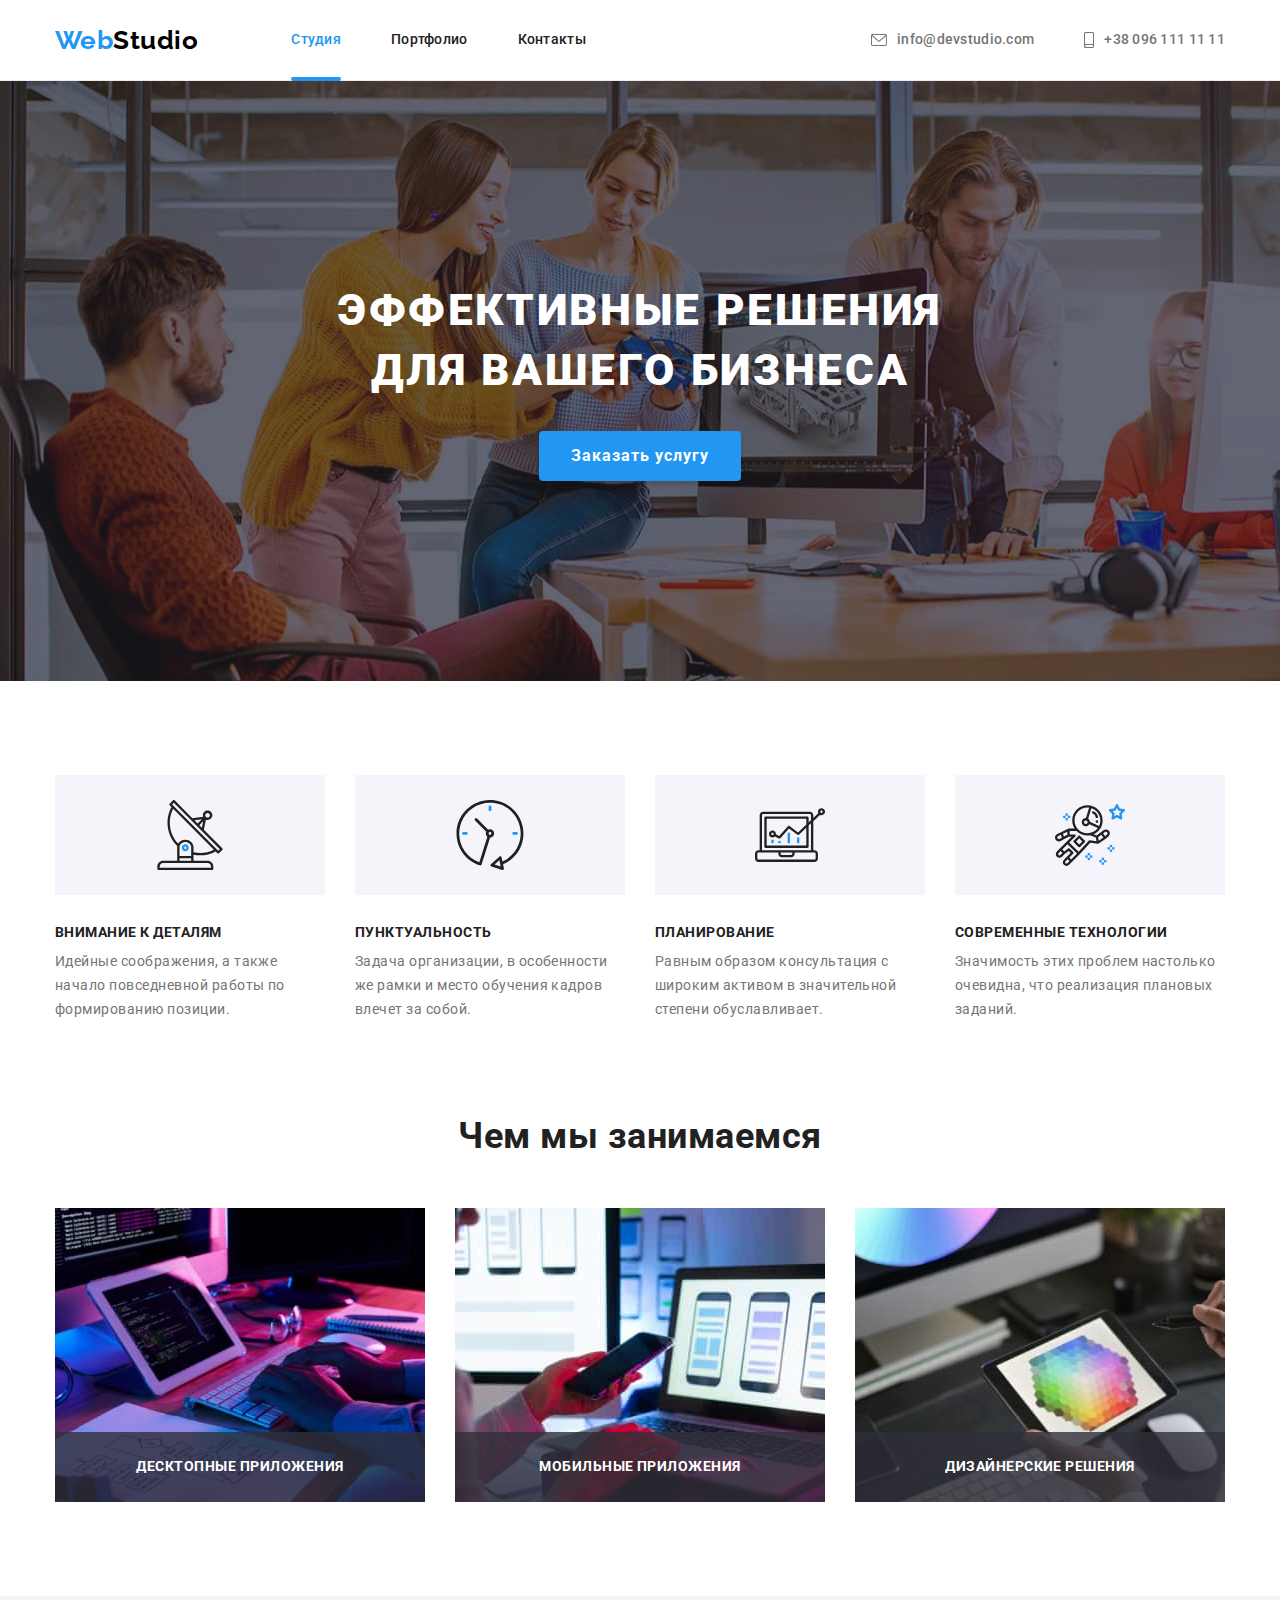
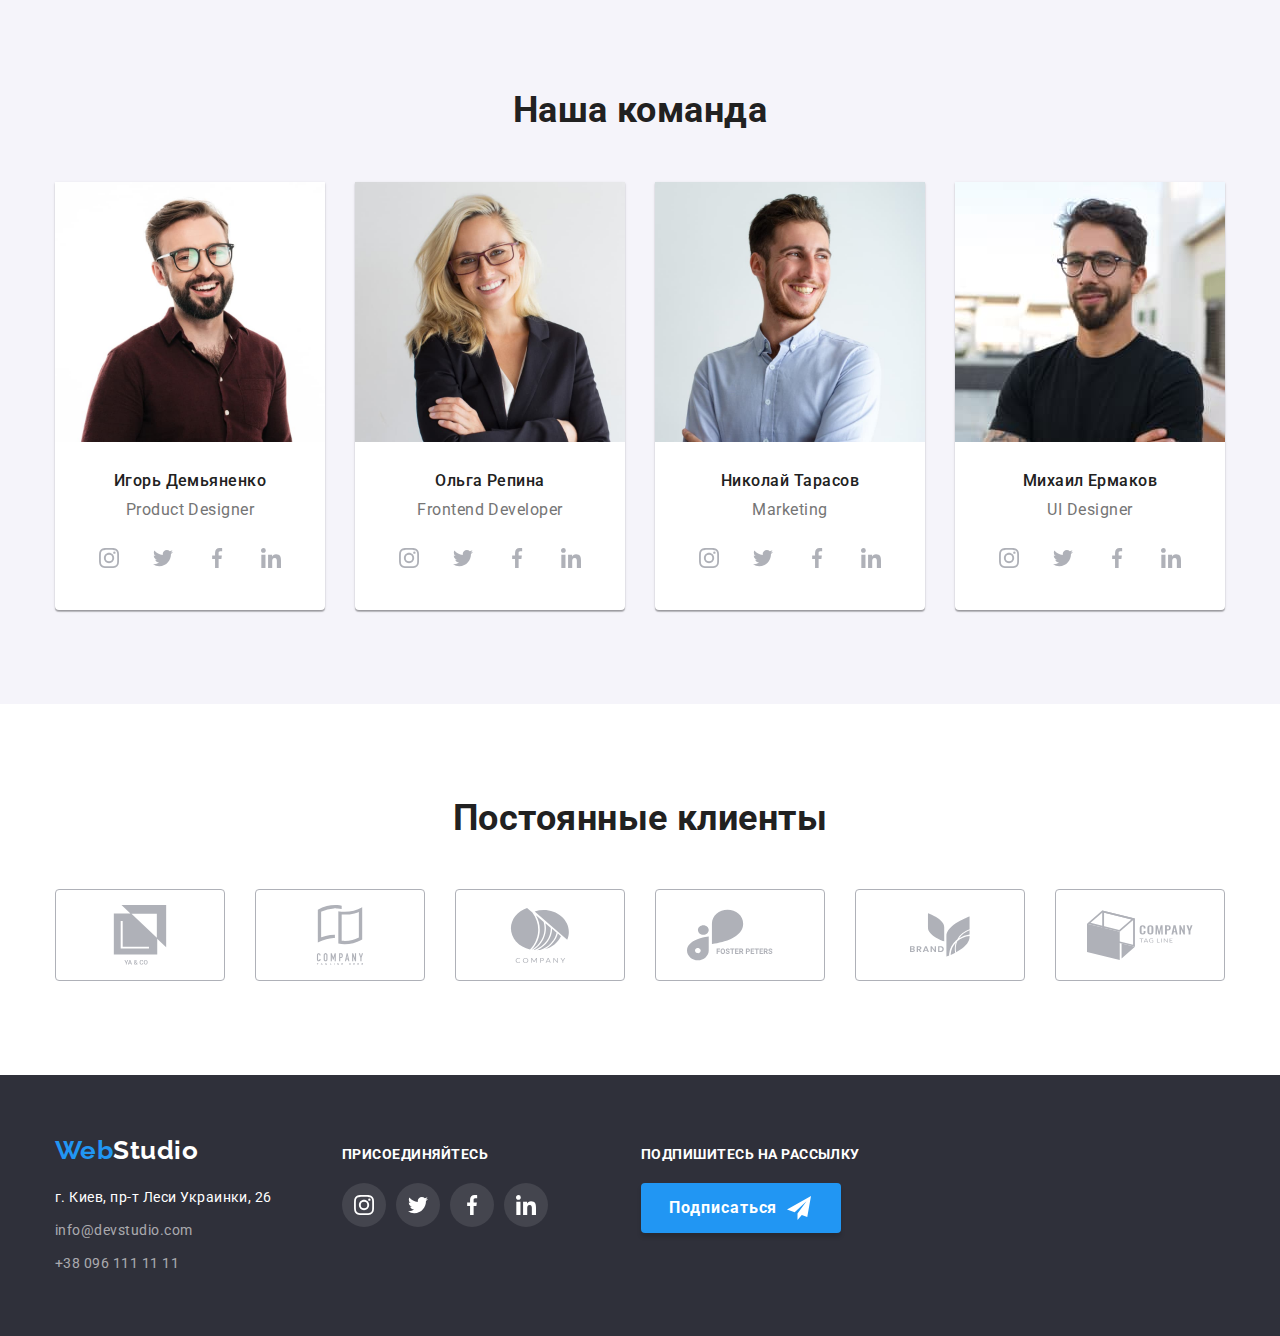
==== commit 9929ec57: "final module edit" ====
--- a/index.html
+++ b/index.html
@@ -47,7 +47,7 @@
 <section class="hero">
 <div class="container">
 <h1 class="hero-title">Эффективные решения для вашего бизнеса</h1>
-<button type="button" class="button" data-modal-open >Заказать услугу</button>
+<button type="button" class="button hero-button" data-modal-open >Заказать услугу</button>
 </div>
 </section>
 
@@ -288,6 +288,15 @@
         </ul>
     </div>
 
+    <div class="subscribe">
+        <p class="subscribe-title">Подпишитесь на рассылку</p>
+        <button type="button" class="subscribe-button">Подписаться
+            <svg class="subscribe-icon" width="24" height="24">
+                <use href="./images/icons.svg#icon-letter"></use>
+            </svg>
+        </button>
+    </div>
+
 </div>
 </footer>
 
--- a/css/styles.css
+++ b/css/styles.css
@@ -122,7 +122,7 @@
 .header-current::after {
   position: absolute;
   left: 0;
-  bottom: 0;
+  bottom: -1px;
   content: "";
   height: 4px;
   width: 100%;
@@ -222,6 +222,8 @@
   min-width: 200px;
   padding: 10px 32px;
   border-radius: 4px;
+  border: transparent;
+  cursor: pointer;
 }
 
 /* feature */
@@ -289,11 +291,8 @@
   padding-top: 0;
 }
 
-.work-item:hover > .work-label {
-  opacity: 1;
-}
-
 .work-label {
+  display: flex;
   width: 370px;
   height: 70px;
   font-weight: 700;
@@ -303,12 +302,10 @@
   color: #ffffff;
   text-transform: uppercase;
   text-align: center;
-  padding-top: 27px;
-  padding-bottom: 27px;
+  align-items: center;
+  justify-content: center;
   position: absolute;
   bottom: 0;
-  opacity: 0;
-  transition: opacity 250ms cubic-bezier(0.4, 0, 0.2, 1);
 }
 
 /* OUR TEAM */
@@ -528,6 +525,45 @@
 
 .footer-icon {
   fill: #ffffff;
+}
+
+/* SUBSCRIBE */
+
+.subscribe {
+  margin-left: 93px;
+}
+
+.subscribe-title {
+  color: #ffffff;
+  font-weight: bold;
+  font-size: 14px;
+  line-height: 1.14;
+  text-transform: uppercase;
+  margin-bottom: 20px;
+}
+
+.subscribe-button {
+  display: flex;
+  font-family: inherit;
+  font-weight: 700;
+  font-size: 16px;
+  line-height: 1.87;
+  letter-spacing: 0.06em;
+
+  color: #ffffff;
+  background-color: #2196f3;
+  box-shadow: 0px 4px 4px rgba(0, 0, 0, 0.15);
+  min-width: 200px;
+  padding: 10px 28px;
+  border-radius: 4px;
+  border: transparent;
+  cursor: pointer;
+  align-items: center;
+}
+
+.subscribe-icon {
+  fill: #fff;
+  margin-left: 10px;
 }
 
 /* portfolio */
@@ -640,7 +676,8 @@
   transition: transform 250ms cubic-bezier(0.4, 0, 0.2, 1);
 }
 
-.portfolio-link:hover .overlay-description {
+.portfolio-link:hover .overlay-description,
+.portfolio-link:focus .overlay-description {
   transform: translateY(-100%);
 }
 
@@ -654,7 +691,7 @@
   height: 100vh;
   background: rgba(0, 0, 0, 0.2);
   transition: visibility 250ms cubic-bezier(0.4, 0, 0.2, 1),
-  opacity 250ms cubic-bezier(0.4, 0, 0.2, 1);
+    opacity 250ms cubic-bezier(0.4, 0, 0.2, 1);
 }
 
 .modal {
@@ -690,6 +727,7 @@
   display: flex;
   align-items: center;
   justify-content: center;
+  cursor: pointer;
 }
 
 .is-hidden {
